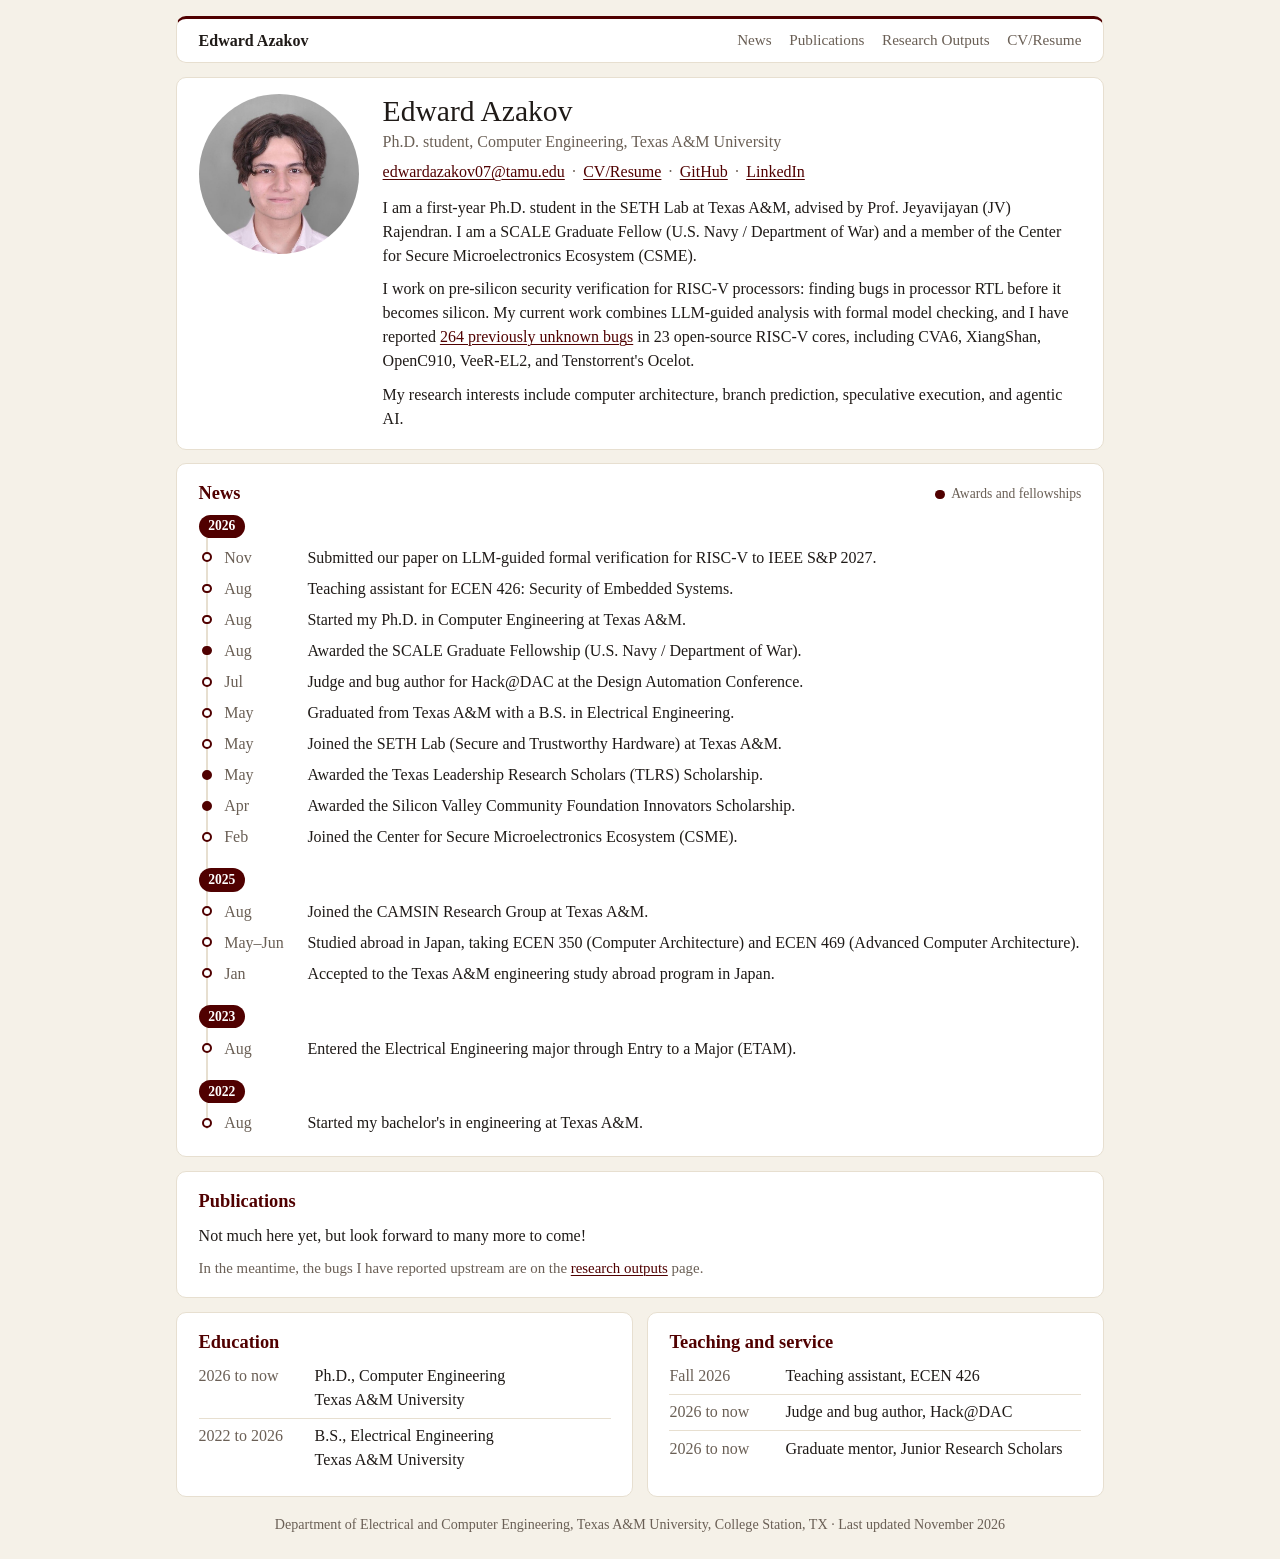
==== index.html @ 109f674b "Add files via upload" ====
<!DOCTYPE html>
<html lang="en">
<head>
<meta charset="utf-8">
<meta name="viewport" content="width=device-width, initial-scale=1">
<title>Edward Azakov</title>
<meta name="description" content="Edward Azakov, Ph.D. student in Computer Engineering at Texas A&amp;M University, working on pre-silicon security verification for RISC-V processors.">
<link rel="stylesheet" href="style.css">
</head>
<body>
<div class="page">

<header class="card top">
  <a class="home" href="index.html">Edward Azakov</a>
  <nav aria-label="Main">
    <a href="#news">News</a>
    <a href="#publications">Publications</a>
    <a href="research-outputs.html">Research Outputs</a>
    <a href="Azakov_Edward_CV.pdf">CV/Resume</a>
  </nav>
</header>

<main class="page" style="padding:0">

<section class="card intro" id="about">
  <img src="photo.jpg" alt="Edward Azakov" width="190" height="190">
  <div>
    <h1>Edward Azakov</h1>
    <p class="role">Ph.D. student, Computer Engineering, Texas A&amp;M University</p>
    <p class="links"><a href="mailto:edwardazakov07@tamu.edu">edwardazakov07@tamu.edu</a><a href="Azakov_Edward_CV.pdf">CV/Resume</a><a href="https://github.com/EdwyUU">GitHub</a><a href="https://www.linkedin.com/in/edward-azakov-0b47a3338/">LinkedIn</a></p>
    <p>I am a first-year Ph.D. student in the SETH Lab at Texas A&amp;M, advised by Prof. Jeyavijayan (JV) Rajendran. I am a SCALE Graduate Fellow (U.S. Navy / Department of War) and a member of the Center for Secure Microelectronics Ecosystem (CSME).</p>
    <p>I work on pre-silicon security verification for RISC-V processors: finding bugs in processor RTL before it becomes silicon. My current work combines LLM-guided analysis with formal model checking, and I have reported <a href="research-outputs.html">264 previously unknown bugs</a> in 23 open-source RISC-V cores, including CVA6, XiangShan, OpenC910, VeeR-EL2, and Tenstorrent's Ocelot.</p>
    <p>My research interests include computer architecture, branch prediction, speculative execution, and agentic AI.</p>
  </div>
</section>

<section class="card" id="news">
  <div class="tl-head"><h2>News</h2><span class="tl-key"><i aria-hidden="true"></i>Awards and fellowships</span></div>
  <ol class="timeline">
    <li class="tl-year"><span>2026</span></li>
    <li class="tl-ev"><span class="when">Nov</span><span>Submitted our paper on LLM-guided formal verification for RISC-V to IEEE S&amp;P 2027.</span></li>
    <li class="tl-ev"><span class="when">Aug</span><span>Teaching assistant for ECEN 426: Security of Embedded Systems.</span></li>
    <li class="tl-ev"><span class="when">Aug</span><span>Started my Ph.D. in Computer Engineering at Texas A&amp;M.</span></li>
    <li class="tl-ev award"><span class="when">Aug</span><span>Awarded the SCALE Graduate Fellowship (U.S. Navy / Department of War).</span></li>
    <li class="tl-ev"><span class="when">Jul</span><span>Judge and bug author for Hack@DAC at the Design Automation Conference.</span></li>
    <li class="tl-ev"><span class="when">May</span><span>Graduated from Texas A&amp;M with a B.S. in Electrical Engineering.</span></li>
    <li class="tl-ev"><span class="when">May</span><span>Joined the SETH Lab (Secure and Trustworthy Hardware) at Texas A&amp;M.</span></li>
    <li class="tl-ev award"><span class="when">May</span><span>Awarded the Texas Leadership Research Scholars (TLRS) Scholarship.</span></li>
    <li class="tl-ev award"><span class="when">Apr</span><span>Awarded the Silicon Valley Community Foundation Innovators Scholarship.</span></li>
    <li class="tl-ev"><span class="when">Feb</span><span>Joined the Center for Secure Microelectronics Ecosystem (CSME).</span></li>
    <li class="tl-year"><span>2025</span></li>
    <li class="tl-ev"><span class="when">Aug</span><span>Joined the CAMSIN Research Group at Texas A&amp;M.</span></li>
    <li class="tl-ev"><span class="when">May&ndash;Jun</span><span>Studied abroad in Japan, taking ECEN 350 (Computer Architecture) and ECEN 469 (Advanced Computer Architecture).</span></li>
    <li class="tl-ev"><span class="when">Jan</span><span>Accepted to the Texas A&amp;M engineering study abroad program in Japan.</span></li>
    <li class="tl-year"><span>2023</span></li>
    <li class="tl-ev"><span class="when">Aug</span><span>Entered the Electrical Engineering major through Entry to a Major (ETAM).</span></li>
    <li class="tl-year"><span>2022</span></li>
    <li class="tl-ev"><span class="when">Aug</span><span>Started my bachelor's in engineering at Texas A&amp;M.</span></li>
  </ol>
</section>

<section class="card" id="publications">
  <h2>Publications</h2>
  <p>Not much here yet, but look forward to many more to come!</p>
  <p class="note">In the meantime, the bugs I have reported upstream are on the <a href="research-outputs.html">research outputs</a> page.</p>
</section>

<div class="two">
  <section class="card" id="education">
    <h2>Education</h2>
    <ul class="dated">
      <li><span class="when">2026 to now</span><span>Ph.D., Computer Engineering<br>Texas A&amp;M University</span></li>
      <li><span class="when">2022 to 2026</span><span>B.S., Electrical Engineering<br>Texas A&amp;M University</span></li>
    </ul>
  </section>

  <section class="card" id="service">
    <h2>Teaching and service</h2>
    <ul class="dated">
      <li><span class="when">Fall 2026</span><span>Teaching assistant, ECEN 426</span></li>
      <li><span class="when">2026 to now</span><span>Judge and bug author, Hack@DAC</span></li>
      <li><span class="when">2026 to now</span><span>Graduate mentor, Junior Research Scholars</span></li>
    </ul>
  </section>
</div>

</main>

<footer>Department of Electrical and Computer Engineering, Texas A&amp;M University, College Station, TX &middot; Last updated November 2026</footer>

</div>
</body>
</html>
---- style.css ----
/* Edward Azakov: academic homepage. Compact cards on an ivory page, serif text, maroon accents. */
:root {
  --ink: #1f1a17;
  --soft: #6a5f55;
  --rule: #e7dfd0;
  --page: #f5f1e8;
  --card: #ffffff;
  --link: #500000;
  --radius: 10px;
}

* { box-sizing: border-box; }
html { -webkit-text-size-adjust: 100%; }

body {
  margin: 0;
  background: var(--page);
  color: var(--ink);
  font-family: Charter, "Bitstream Charter", "Sitka Text", Cambria, Georgia, serif;
  font-size: 1rem;
  line-height: 1.5;
}

a { color: var(--link); text-decoration: underline; text-decoration-thickness: 1px; text-underline-offset: 2px; }
a:hover { text-decoration-thickness: 2px; }
a:focus-visible { outline: 2px solid var(--link); outline-offset: 2px; }

.page { max-width: 60rem; margin: 0 auto; padding: 1rem 1rem 1.5rem; display: grid; gap: .85rem; }

.card { background: var(--card); border: 1px solid var(--rule); border-radius: var(--radius); padding: 1rem 1.35rem 1.1rem; }
.card > h2:first-child { margin-top: 0; }

/* masthead */
.top { display: flex; justify-content: space-between; align-items: center; flex-wrap: wrap; gap: .25rem 1.25rem; padding: .6rem 1.35rem; border-top: 3px solid var(--link); }
.top .home { color: var(--ink); text-decoration: none; font-weight: 700; }
.top nav { display: flex; gap: 1.1rem; flex-wrap: wrap; font-size: .95rem; }
.top nav a { color: var(--soft); text-decoration: none; }
.top nav a:hover, .top nav a[aria-current] { color: var(--link); text-decoration: underline; }

/* intro: photo beside name and bio */
.intro { display: grid; grid-template-columns: 10rem 1fr; gap: 1.5rem; align-items: start; }
.intro img { width: 10rem; height: 10rem; border-radius: 50%; object-fit: cover; object-position: center 35%; }
h1 { font-size: 1.85rem; font-weight: 400; line-height: 1.15; margin: 0 0 .15rem; }
.role { margin: 0 0 .35rem; color: var(--soft); }
.links { margin: 0 0 .75rem; }
.links a + a::before { content: "\00b7"; color: var(--soft); display: inline-block; margin: 0 .45rem; }
.intro p:last-child { margin-bottom: 0; }

h2 { font-size: 1.15rem; font-weight: 700; margin: 0 0 .5rem; color: var(--link); }
p { margin: 0 0 .6rem; }

.two { display: grid; grid-template-columns: 1fr 1fr; gap: .85rem; }

/* dated rows */
.dated { list-style: none; margin: 0; padding: 0; }
.dated li { display: grid; grid-template-columns: 6.5rem 1fr; gap: .75rem; padding: .35rem 0; border-top: 1px solid var(--rule); }
.dated li:first-child { border-top: 0; padding-top: 0; }
.dated .when { color: var(--soft); font-variant-numeric: tabular-nums; }

.tl-head { display: flex; justify-content: space-between; align-items: baseline; gap: 1rem; flex-wrap: wrap; margin-bottom: .35rem; }
.tl-head h2 { margin: 0; }
.tl-key { font-size: .85rem; color: var(--soft); display: inline-flex; align-items: center; gap: .4rem; }
.tl-key i { width: .6rem; height: .6rem; border-radius: 50%; background: var(--link); display: inline-block; }

/* news timeline: a vertical rail with year markers; not to scale */
.timeline { list-style: none; margin: 0; padding: 0 0 0 1.6rem; position: relative; }
.timeline::before { content: ""; position: absolute; left: .45rem; top: .9rem; bottom: .6rem; width: 2px; background: var(--rule); }
.tl-year { position: relative; margin: .9rem 0 .3rem -1.6rem; }
.tl-year:first-child { margin-top: .2rem; }
.tl-year span { display: inline-block; background: var(--link); color: #fff; font-weight: 700; font-size: .85rem; line-height: 1; padding: .3rem .6rem; border-radius: 999px; font-variant-numeric: tabular-nums; }
.tl-ev { position: relative; display: grid; grid-template-columns: 4.6rem 1fr; gap: .6rem; padding: .22rem 0; }
.tl-ev::before { content: ""; position: absolute; left: -1.38rem; top: .62rem; width: .62rem; height: .62rem; border-radius: 50%; background: var(--card); border: 2px solid var(--link); box-sizing: border-box; }
.tl-ev.award::before { background: var(--link); }
.tl-ev .when { color: var(--soft); font-variant-numeric: tabular-nums; }

/* publications */
.pub { padding: .1rem 0; }
.pub .title { font-weight: 700; }
.pub .venue { font-style: italic; color: var(--soft); }
.note { color: var(--soft); font-size: .93rem; margin: .5rem 0 0; }

footer { text-align: center; font-size: .88rem; color: var(--soft); padding: .25rem 0 0; }

/* research outputs */
.lede { margin: 0; }
figure { margin: .4rem 0 0; }
figure img, figure svg { display: block; width: 100%; height: auto; }
figcaption { font-size: .9rem; color: var(--soft); margin-top: .4rem; text-align: center; }
figcaption b { color: var(--ink); font-weight: 400; }
figure svg a { text-decoration: none; }
figure svg a text { fill: var(--link) !important; }
figure svg a:hover text { text-decoration: underline; }

.tablewrap { overflow-x: auto; }
.finds { width: 100%; border-collapse: collapse; font-size: .97rem; }
.finds th { text-align: left; font-weight: 700; color: var(--soft); font-size: .88rem; padding: .3rem .75rem .45rem 0; border-bottom: 2px solid var(--rule); }
.finds td { vertical-align: top; padding: .5rem .75rem .5rem 0; border-bottom: 1px solid var(--rule); }
.finds tr:last-child td { border-bottom: 0; }
.finds td:first-child { font-weight: 700; white-space: nowrap; }
.finds td:last-child, .finds th:last-child { padding-right: 0; white-space: nowrap; text-align: right; }

@media (max-width: 44rem) {
  .two { grid-template-columns: 1fr; }
}
@media (max-width: 34rem) {
  .intro { grid-template-columns: 1fr; gap: .9rem; }
  .intro img { width: 7.5rem; height: 7.5rem; }
  .dated li { grid-template-columns: 1fr; gap: 0; }
  .tl-ev { grid-template-columns: 1fr; gap: 0; }
  .card { padding: .9rem 1rem 1rem; }
}
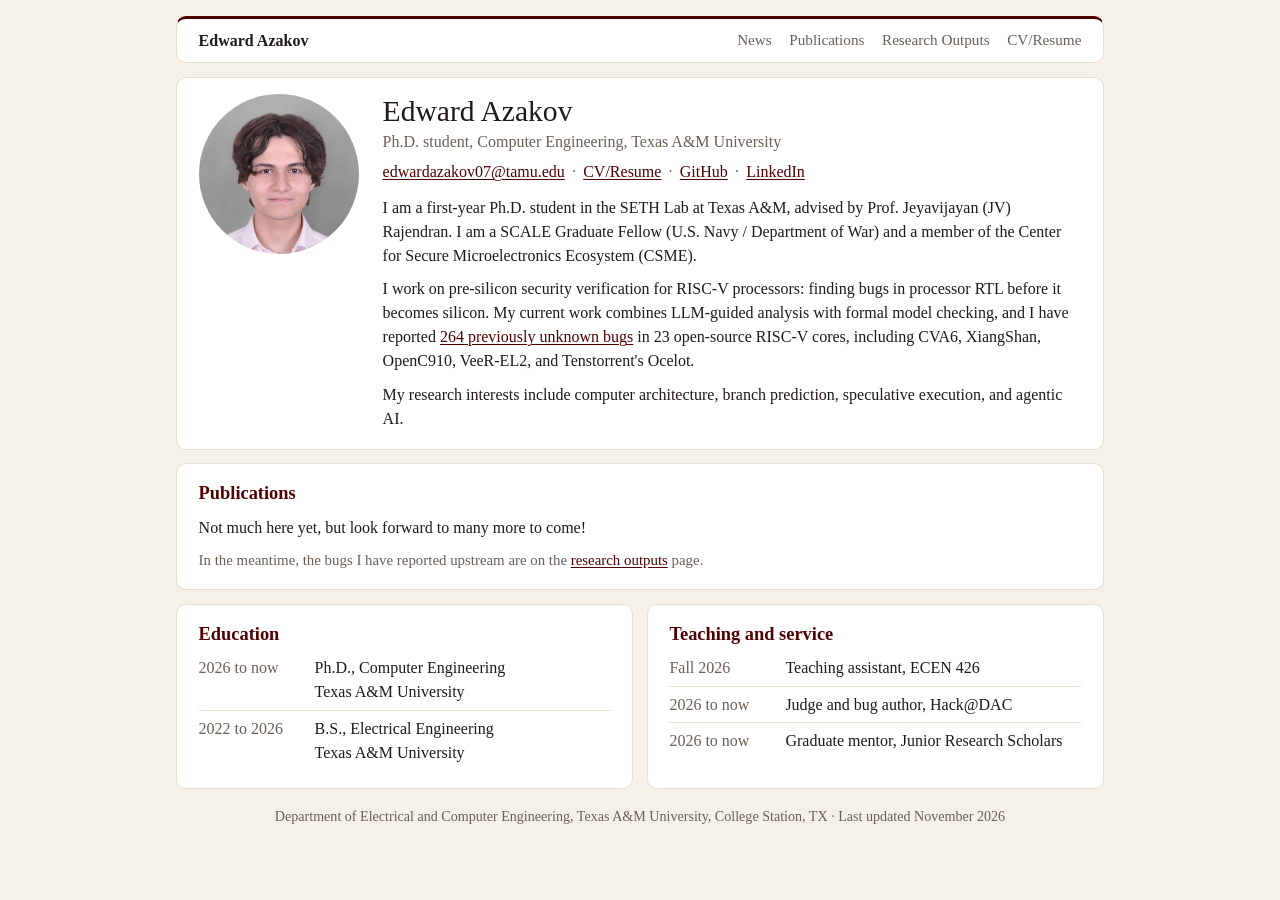
==== commit 9ad2e135: "Add files via upload" ====
--- a/index.html
+++ b/index.html
@@ -13,7 +13,7 @@
 <header class="card top">
   <a class="home" href="index.html">Edward Azakov</a>
   <nav aria-label="Main">
-    <a href="#news">News</a>
+    <a href="news.html">News</a>
     <a href="#publications">Publications</a>
     <a href="research-outputs.html">Research Outputs</a>
     <a href="Azakov_Edward_CV.pdf">CV/Resume</a>
@@ -34,30 +34,6 @@
   </div>
 </section>
 
-<section class="card" id="news">
-  <div class="tl-head"><h2>News</h2><span class="tl-key"><i aria-hidden="true"></i>Awards and fellowships</span></div>
-  <ol class="timeline">
-    <li class="tl-year"><span>2026</span></li>
-    <li class="tl-ev"><span class="when">Nov</span><span>Submitted our paper on LLM-guided formal verification for RISC-V to IEEE S&amp;P 2027.</span></li>
-    <li class="tl-ev"><span class="when">Aug</span><span>Teaching assistant for ECEN 426: Security of Embedded Systems.</span></li>
-    <li class="tl-ev"><span class="when">Aug</span><span>Started my Ph.D. in Computer Engineering at Texas A&amp;M.</span></li>
-    <li class="tl-ev award"><span class="when">Aug</span><span>Awarded the SCALE Graduate Fellowship (U.S. Navy / Department of War).</span></li>
-    <li class="tl-ev"><span class="when">Jul</span><span>Judge and bug author for Hack@DAC at the Design Automation Conference.</span></li>
-    <li class="tl-ev"><span class="when">May</span><span>Graduated from Texas A&amp;M with a B.S. in Electrical Engineering.</span></li>
-    <li class="tl-ev"><span class="when">May</span><span>Joined the SETH Lab (Secure and Trustworthy Hardware) at Texas A&amp;M.</span></li>
-    <li class="tl-ev award"><span class="when">May</span><span>Awarded the Texas Leadership Research Scholars (TLRS) Scholarship.</span></li>
-    <li class="tl-ev award"><span class="when">Apr</span><span>Awarded the Silicon Valley Community Foundation Innovators Scholarship.</span></li>
-    <li class="tl-ev"><span class="when">Feb</span><span>Joined the Center for Secure Microelectronics Ecosystem (CSME).</span></li>
-    <li class="tl-year"><span>2025</span></li>
-    <li class="tl-ev"><span class="when">Aug</span><span>Joined the CAMSIN Research Group at Texas A&amp;M.</span></li>
-    <li class="tl-ev"><span class="when">May&ndash;Jun</span><span>Studied abroad in Japan, taking ECEN 350 (Computer Architecture) and ECEN 469 (Advanced Computer Architecture).</span></li>
-    <li class="tl-ev"><span class="when">Jan</span><span>Accepted to the Texas A&amp;M engineering study abroad program in Japan.</span></li>
-    <li class="tl-year"><span>2023</span></li>
-    <li class="tl-ev"><span class="when">Aug</span><span>Entered the Electrical Engineering major through Entry to a Major (ETAM).</span></li>
-    <li class="tl-year"><span>2022</span></li>
-    <li class="tl-ev"><span class="when">Aug</span><span>Started my bachelor's in engineering at Texas A&amp;M.</span></li>
-  </ol>
-</section>
 
 <section class="card" id="publications">
   <h2>Publications</h2>
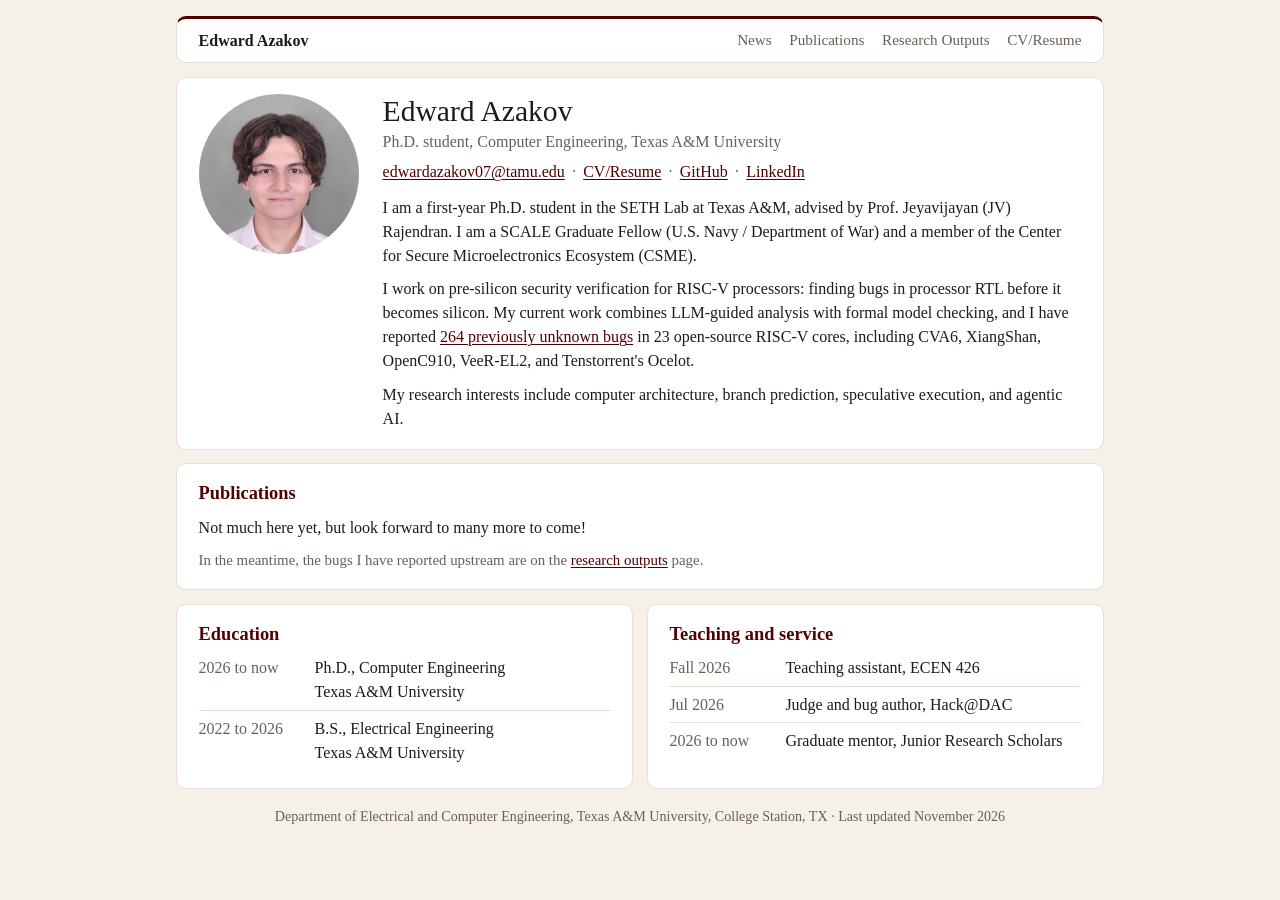
==== commit aeed5356: "Add files via upload" ====
--- a/index.html
+++ b/index.html
@@ -54,7 +54,7 @@
     <h2>Teaching and service</h2>
     <ul class="dated">
       <li><span class="when">Fall 2026</span><span>Teaching assistant, ECEN 426</span></li>
-      <li><span class="when">2026 to now</span><span>Judge and bug author, Hack@DAC</span></li>
+      <li><span class="when">Jul 2026</span><span>Judge and bug author, Hack@DAC</span></li>
       <li><span class="when">2026 to now</span><span>Graduate mentor, Junior Research Scholars</span></li>
     </ul>
   </section>
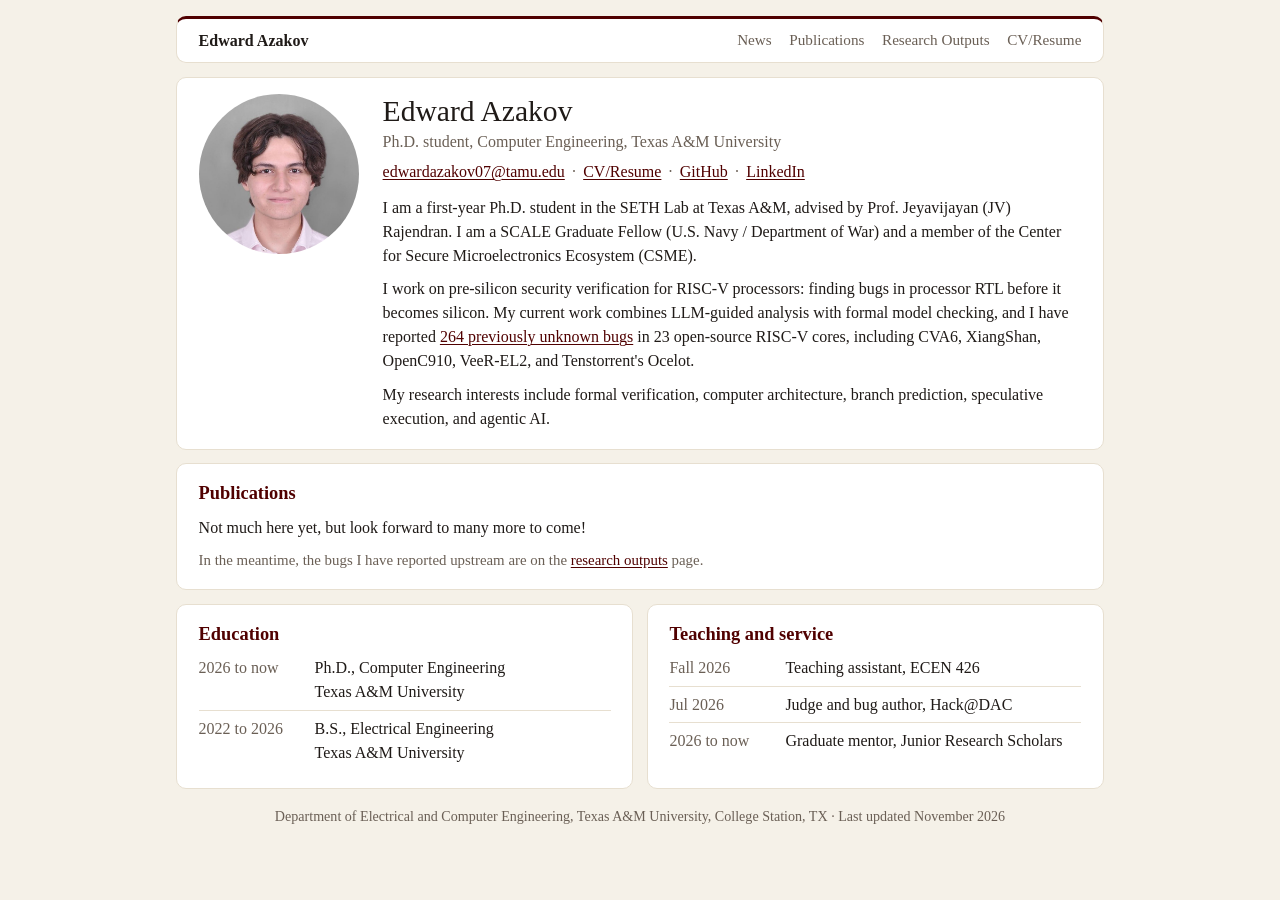
==== commit f664a799: "Add files via upload" ====
--- a/index.html
+++ b/index.html
@@ -30,7 +30,7 @@
     <p class="links"><a href="mailto:edwardazakov07@tamu.edu">edwardazakov07@tamu.edu</a><a href="Azakov_Edward_CV.pdf">CV/Resume</a><a href="https://github.com/EdwyUU">GitHub</a><a href="https://www.linkedin.com/in/edward-azakov-0b47a3338/">LinkedIn</a></p>
     <p>I am a first-year Ph.D. student in the SETH Lab at Texas A&amp;M, advised by Prof. Jeyavijayan (JV) Rajendran. I am a SCALE Graduate Fellow (U.S. Navy / Department of War) and a member of the Center for Secure Microelectronics Ecosystem (CSME).</p>
     <p>I work on pre-silicon security verification for RISC-V processors: finding bugs in processor RTL before it becomes silicon. My current work combines LLM-guided analysis with formal model checking, and I have reported <a href="research-outputs.html">264 previously unknown bugs</a> in 23 open-source RISC-V cores, including CVA6, XiangShan, OpenC910, VeeR-EL2, and Tenstorrent's Ocelot.</p>
-    <p>My research interests include computer architecture, branch prediction, speculative execution, and agentic AI.</p>
+    <p>My research interests include formal verification, computer architecture, branch prediction, speculative execution, and agentic AI.</p>
   </div>
 </section>
 
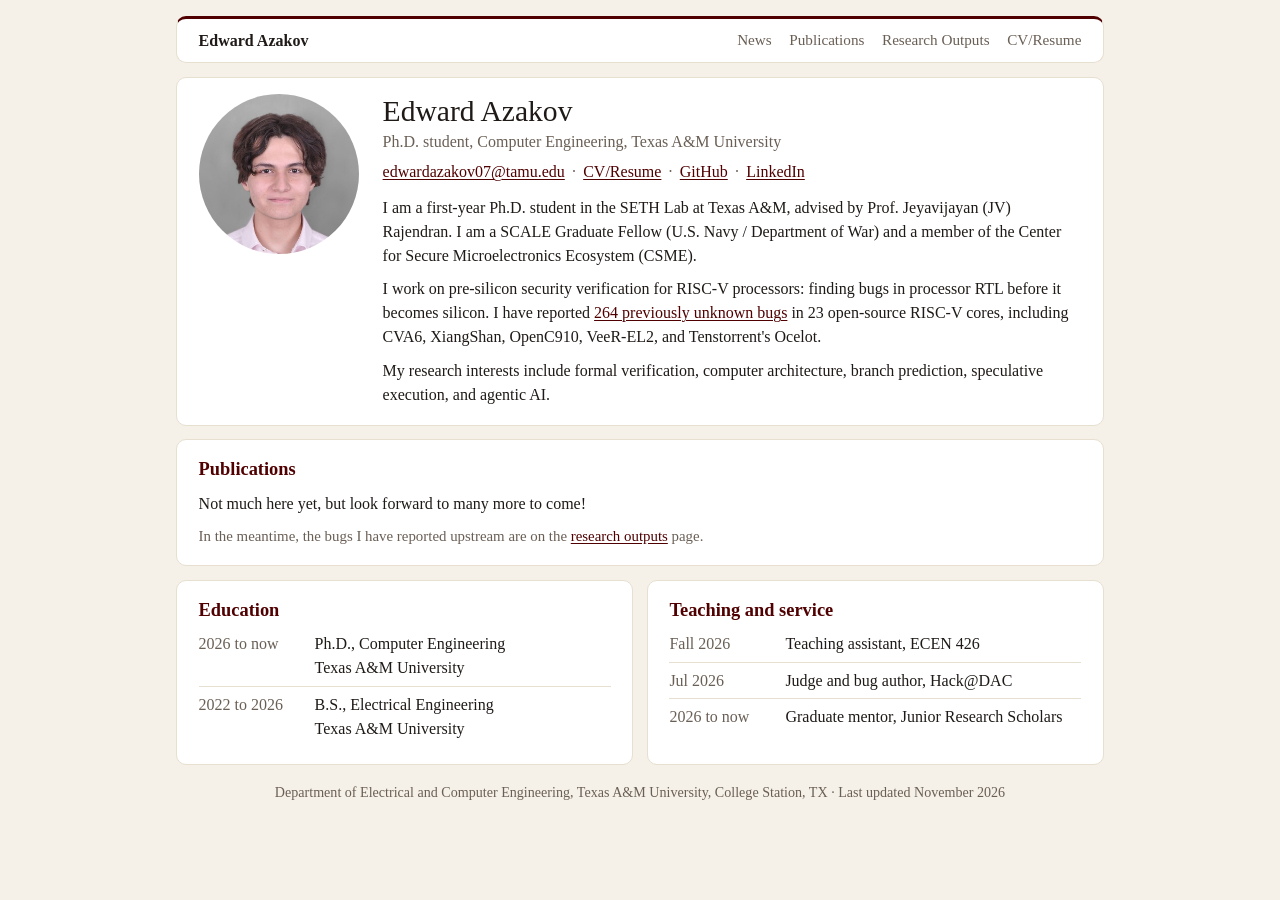
==== commit efc8f6d9: "Add files via upload" ====
--- a/index.html
+++ b/index.html
@@ -29,7 +29,7 @@
     <p class="role">Ph.D. student, Computer Engineering, Texas A&amp;M University</p>
     <p class="links"><a href="mailto:edwardazakov07@tamu.edu">edwardazakov07@tamu.edu</a><a href="Azakov_Edward_CV.pdf">CV/Resume</a><a href="https://github.com/EdwyUU">GitHub</a><a href="https://www.linkedin.com/in/edward-azakov-0b47a3338/">LinkedIn</a></p>
     <p>I am a first-year Ph.D. student in the SETH Lab at Texas A&amp;M, advised by Prof. Jeyavijayan (JV) Rajendran. I am a SCALE Graduate Fellow (U.S. Navy / Department of War) and a member of the Center for Secure Microelectronics Ecosystem (CSME).</p>
-    <p>I work on pre-silicon security verification for RISC-V processors: finding bugs in processor RTL before it becomes silicon. My current work combines LLM-guided analysis with formal model checking, and I have reported <a href="research-outputs.html">264 previously unknown bugs</a> in 23 open-source RISC-V cores, including CVA6, XiangShan, OpenC910, VeeR-EL2, and Tenstorrent's Ocelot.</p>
+    <p>I work on pre-silicon security verification for RISC-V processors: finding bugs in processor RTL before it becomes silicon. I have reported <a href="research-outputs.html">264 previously unknown bugs</a> in 23 open-source RISC-V cores, including CVA6, XiangShan, OpenC910, VeeR-EL2, and Tenstorrent's Ocelot.</p>
     <p>My research interests include formal verification, computer architecture, branch prediction, speculative execution, and agentic AI.</p>
   </div>
 </section>
--- a/style.css
+++ b/style.css
@@ -85,6 +85,7 @@
 .lede { margin: 0; }
 figure { margin: .4rem 0 0; }
 figure img, figure svg { display: block; width: 100%; height: auto; }
+.half-card figure { max-width: 34rem; margin-left: auto; margin-right: auto; }
 figcaption { font-size: .9rem; color: var(--soft); margin-top: .4rem; text-align: center; }
 figcaption b { color: var(--ink); font-weight: 400; }
 figure svg a { text-decoration: none; }
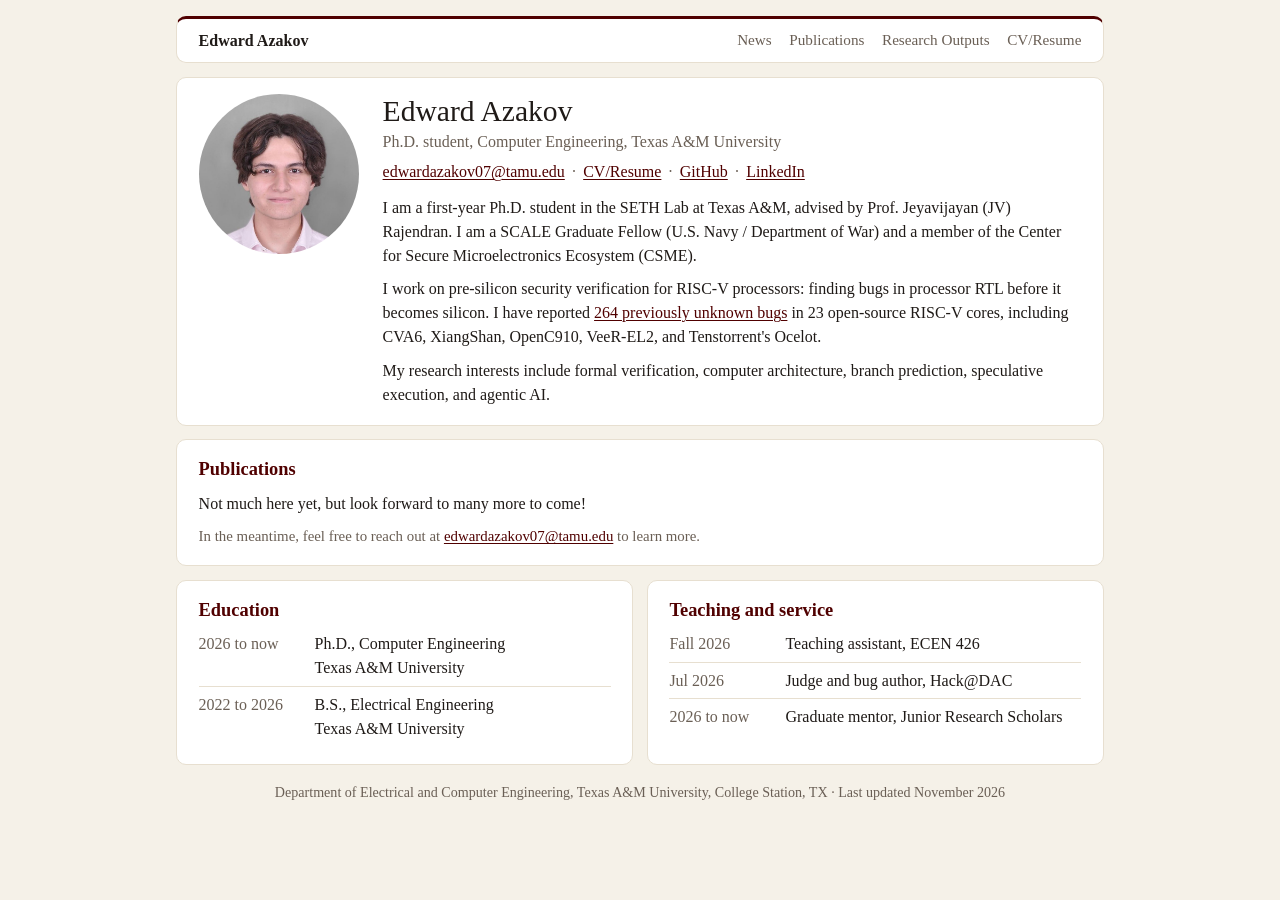
==== commit aa784454: "Add files via upload" ====
--- a/index.html
+++ b/index.html
@@ -38,7 +38,7 @@
 <section class="card" id="publications">
   <h2>Publications</h2>
   <p>Not much here yet, but look forward to many more to come!</p>
-  <p class="note">In the meantime, the bugs I have reported upstream are on the <a href="research-outputs.html">research outputs</a> page.</p>
+  <p class="note">In the meantime, feel free to reach out at <a href="mailto:edwardazakov07@tamu.edu">edwardazakov07@tamu.edu</a> to learn more.</p>
 </section>
 
 <div class="two">
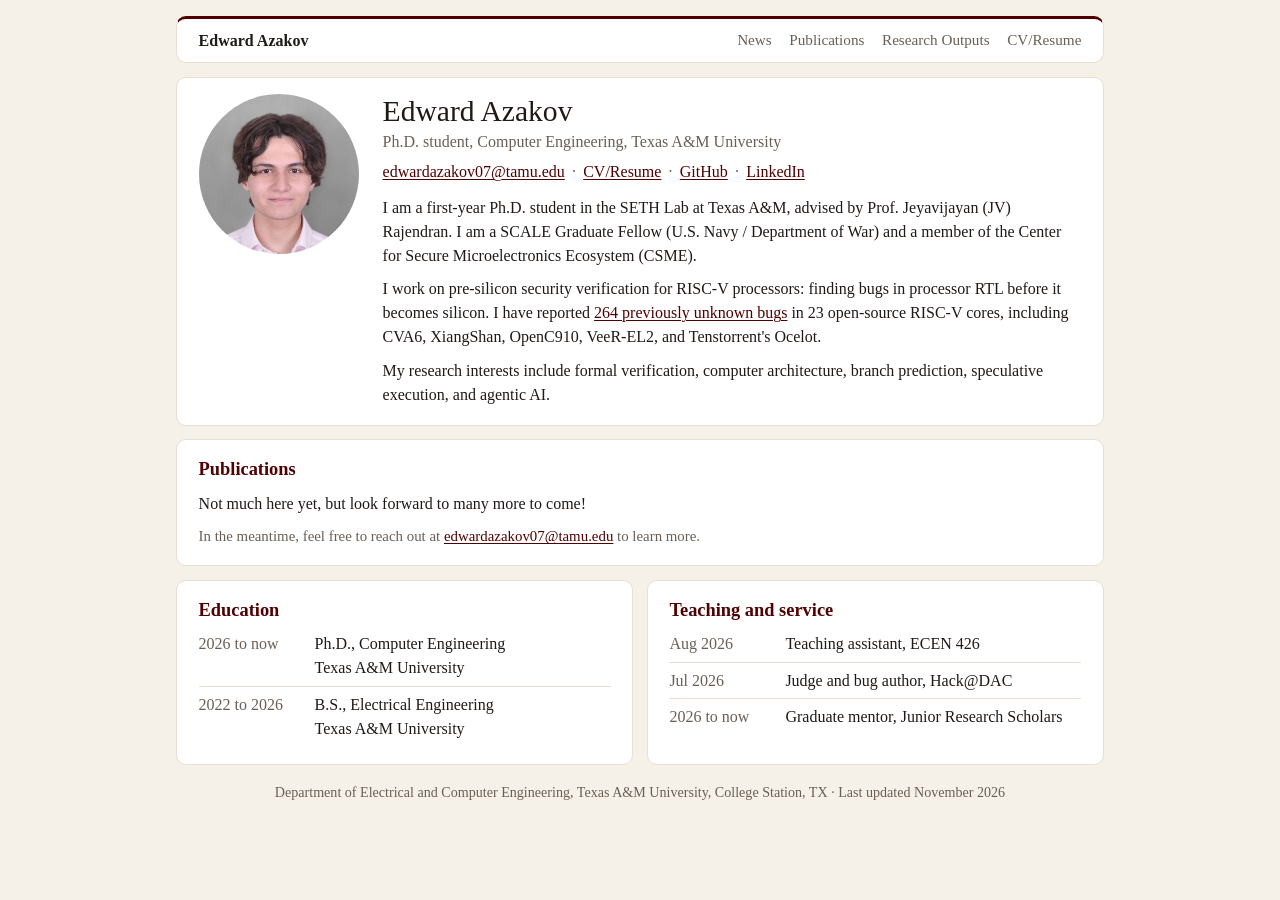
==== commit 27acf99b: "Add files via upload" ====
--- a/index.html
+++ b/index.html
@@ -53,7 +53,7 @@
   <section class="card" id="service">
     <h2>Teaching and service</h2>
     <ul class="dated">
-      <li><span class="when">Fall 2026</span><span>Teaching assistant, ECEN 426</span></li>
+      <li><span class="when">Aug 2026</span><span>Teaching assistant, ECEN 426</span></li>
       <li><span class="when">Jul 2026</span><span>Judge and bug author, Hack@DAC</span></li>
       <li><span class="when">2026 to now</span><span>Graduate mentor, Junior Research Scholars</span></li>
     </ul>
